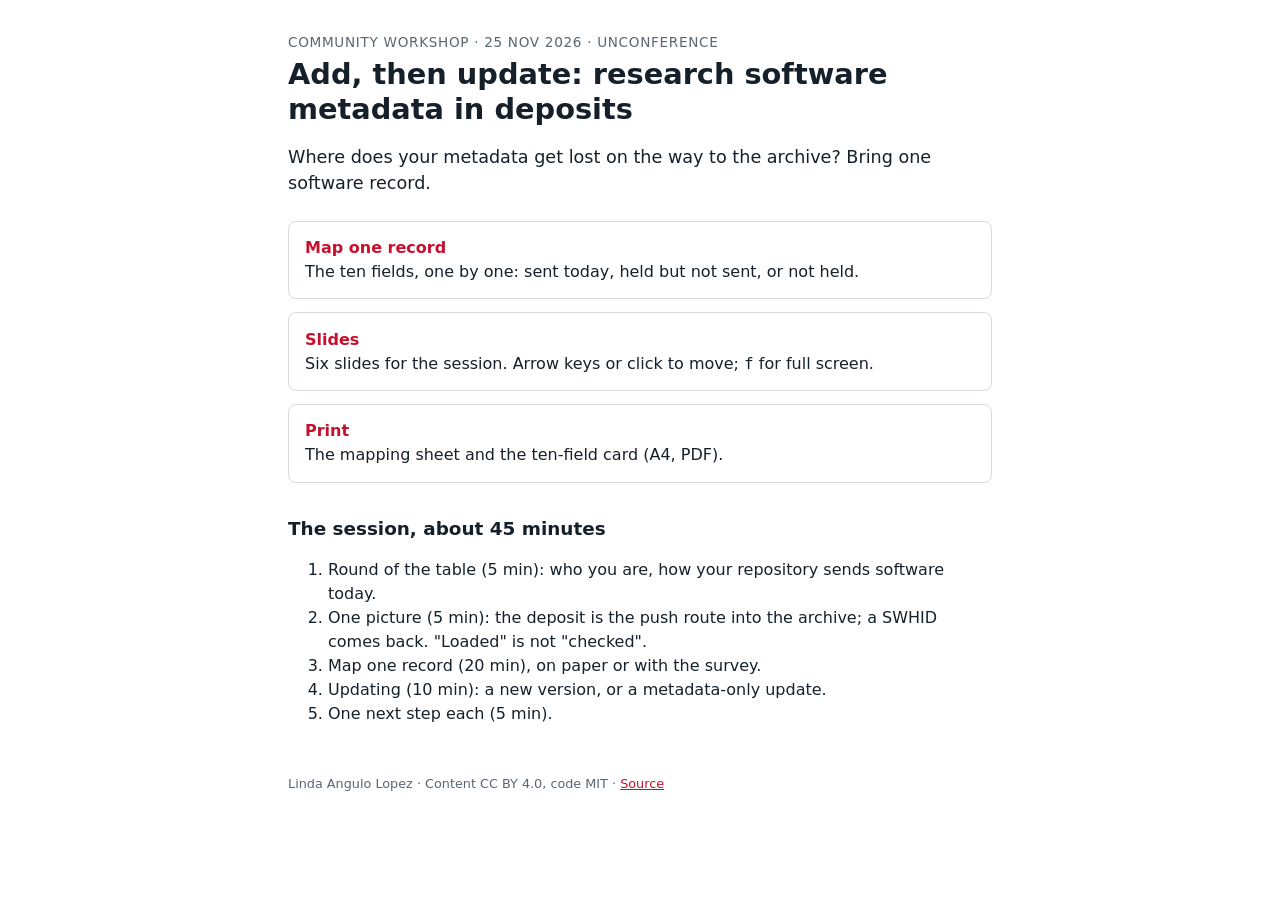
==== index.html @ e488658d "Survey, slides and printouts for the Add, then update session (25 Nov 2026)" ====
<!doctype html>
<html lang="en">
<head>
<meta charset="utf-8">
<meta name="viewport" content="width=device-width, initial-scale=1">
<title>Add, then update</title>
<link rel="stylesheet" href="style.css">
</head>
<body>
<main class="wrap">
  <p class="kicker">Community Workshop · 25 Nov 2026 · Unconference</p>
  <h1>Add, then update: research software metadata in deposits</h1>
  <p class="lead">Where does your metadata get lost on the way to the archive? Bring one software record.</p>
  <ul class="links">
    <li><a href="survey.html"><b>Map one record</b><br>The ten fields, one by one: sent today, held but not sent, or not held.</a></li>
    <li><a href="slides.html"><b>Slides</b><br>Six slides for the session. Arrow keys or click to move; <kbd>f</kbd> for full screen.</a></li>
    <li><a href="print/sheets.pdf"><b>Print</b><br>The mapping sheet and the ten-field card (A4, PDF).</a></li>
  </ul>
  <h2>The session, about 45 minutes</h2>
  <ol>
    <li>Round of the table (5 min): who you are, how your repository sends software today.</li>
    <li>One picture (5 min): the deposit is the push route into the archive; a SWHID comes back. "Loaded" is not "checked".</li>
    <li>Map one record (20 min), on paper or with the survey.</li>
    <li>Updating (10 min): a new version, or a metadata-only update.</li>
    <li>One next step each (5 min).</li>
  </ol>
  <footer>Linda Angulo Lopez · Content CC BY 4.0, code MIT · <a href="https://github.com/lindangulopez/add-then-update">Source</a></footer>
</main>
</body>
</html>
---- style.css ----
:root { --ink: #16202a; --muted: #5a6672; --line: #d5dbe1; --bg: #fff; --soft: #f3f5f7; --accent: #c8102e; }
* { box-sizing: border-box; }
body { margin: 0; font: 16px/1.5 system-ui, -apple-system, "Segoe UI", Roboto, sans-serif; color: var(--ink); background: var(--bg); }
.wrap { max-width: 46rem; margin: 0 auto; padding: 2rem 1rem 4rem; }
a { color: var(--accent); }
h1 { font-size: 1.8rem; line-height: 1.2; margin: .3rem 0 .6rem; }
h2 { font-size: 1.15rem; margin: 2rem 0 .6rem; }
.kicker { font-size: .85rem; text-transform: uppercase; letter-spacing: .05em; color: var(--muted); margin: 0; }
.kicker a { color: inherit; }
.lead { font-size: 1.1rem; }
.note { color: var(--muted); font-size: .9rem; border-left: 3px solid var(--line); padding-left: .7rem; }
code { font: .95em ui-monospace, "DejaVu Sans Mono", Consolas, monospace; }
fieldset { border: 0; margin: 0; padding: 0; }
.about { display: grid; gap: .6rem; }
.about label { display: grid; gap: .2rem; font-size: .9rem; color: var(--muted); }
input[type=text], textarea { width: 100%; font: inherit; padding: .5rem .6rem; border: 1px solid var(--line); border-radius: 6px; background: #fff; color: var(--ink); }
.field { border: 1px solid var(--line); border-radius: 8px; padding: .7rem .8rem; margin-bottom: .6rem; }
.field legend { padding: 0 .3rem; font-weight: 600; }
.field legend span { font-weight: 400; color: var(--muted); font-size: .9rem; margin-left: .3rem; }
.choices { display: grid; gap: .3rem; margin-bottom: .5rem; }
.choices.row { display: flex; flex-wrap: wrap; gap: .3rem 1rem; }
.choices label { display: flex; gap: .35rem; align-items: center; cursor: pointer; }
.choices legend { margin-bottom: .4rem; }
.actions { display: flex; flex-wrap: wrap; gap: .6rem; align-items: center; margin-top: 1rem; }
button { font: inherit; padding: .55rem 1.1rem; border-radius: 6px; border: 1px solid var(--accent); background: var(--accent); color: #fff; cursor: pointer; }
button.secondary { background: #fff; color: var(--accent); }
.counts { display: flex; flex-wrap: wrap; gap: .6rem; margin-bottom: .8rem; }
.counts div { background: var(--soft); border-radius: 8px; padding: .5rem .8rem; font-size: .85rem; color: var(--muted); }
.counts b { display: block; font-size: 1.4rem; color: var(--ink); }
#output { font: .85rem ui-monospace, Consolas, monospace; }
.links { display: grid; gap: .8rem; margin: 1.5rem 0; padding: 0; list-style: none; }
.links a { display: block; border: 1px solid var(--line); border-radius: 8px; padding: .9rem 1rem; text-decoration: none; color: var(--ink); }
.links a:hover { border-color: var(--accent); }
.links b { color: var(--accent); }
footer { margin-top: 3rem; font-size: .8rem; color: var(--muted); }
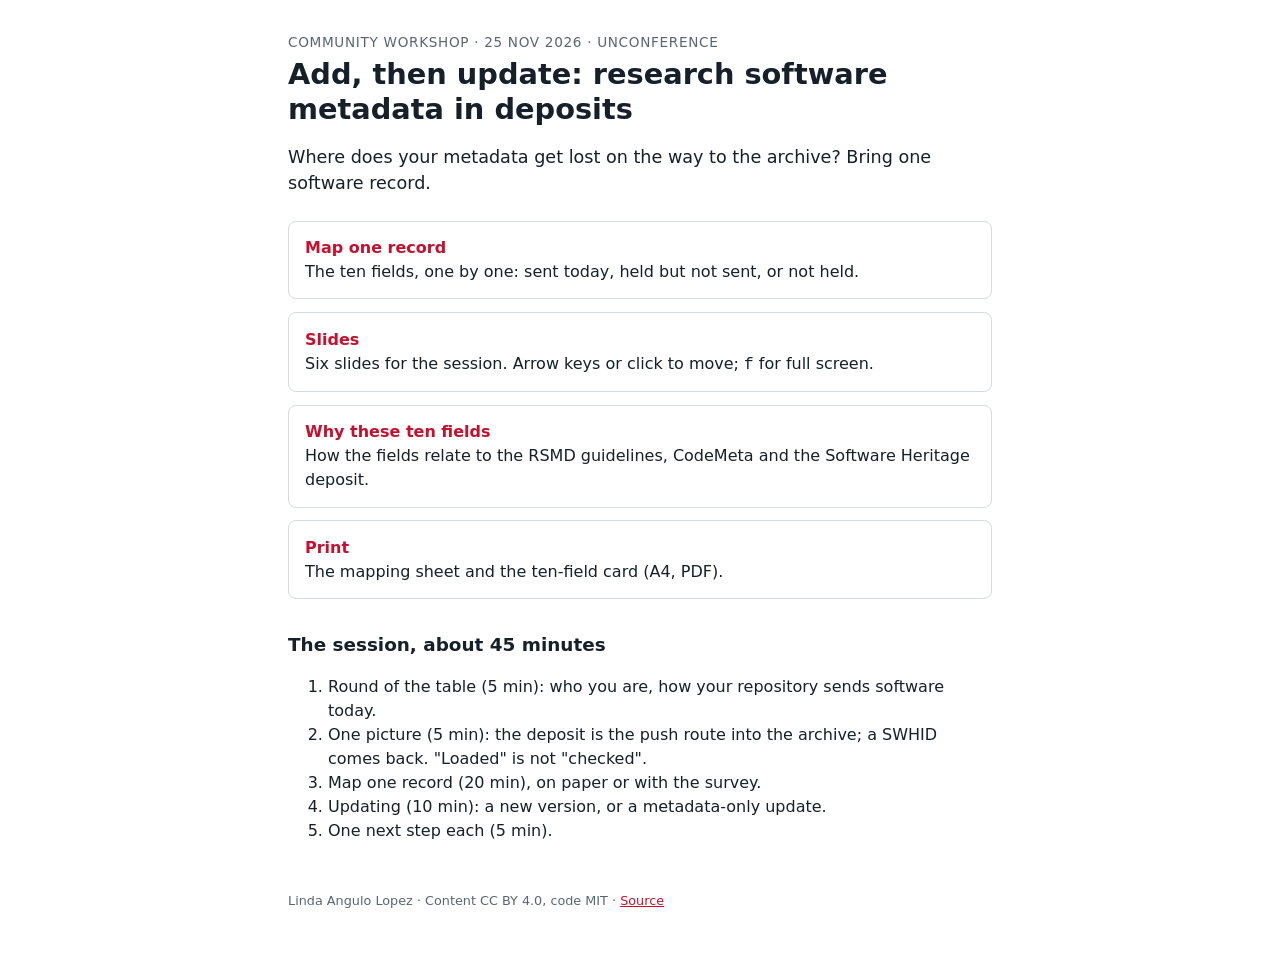
==== commit 7e07ec28: "Note on why these ten fields: RSMD, CodeMeta, SWH deposit docs" ====
--- a/index.html
+++ b/index.html
@@ -14,6 +14,7 @@
   <ul class="links">
     <li><a href="survey.html"><b>Map one record</b><br>The ten fields, one by one: sent today, held but not sent, or not held.</a></li>
     <li><a href="slides.html"><b>Slides</b><br>Six slides for the session. Arrow keys or click to move; <kbd>f</kbd> for full screen.</a></li>
+    <li><a href="https://github.com/lindangulopez/add-then-update/blob/main/WHY-THESE-FIELDS.md"><b>Why these ten fields</b><br>How the fields relate to the RSMD guidelines, CodeMeta and the Software Heritage deposit.</a></li>
     <li><a href="print/sheets.pdf"><b>Print</b><br>The mapping sheet and the ten-field card (A4, PDF).</a></li>
   </ul>
   <h2>The session, about 45 minutes</h2>
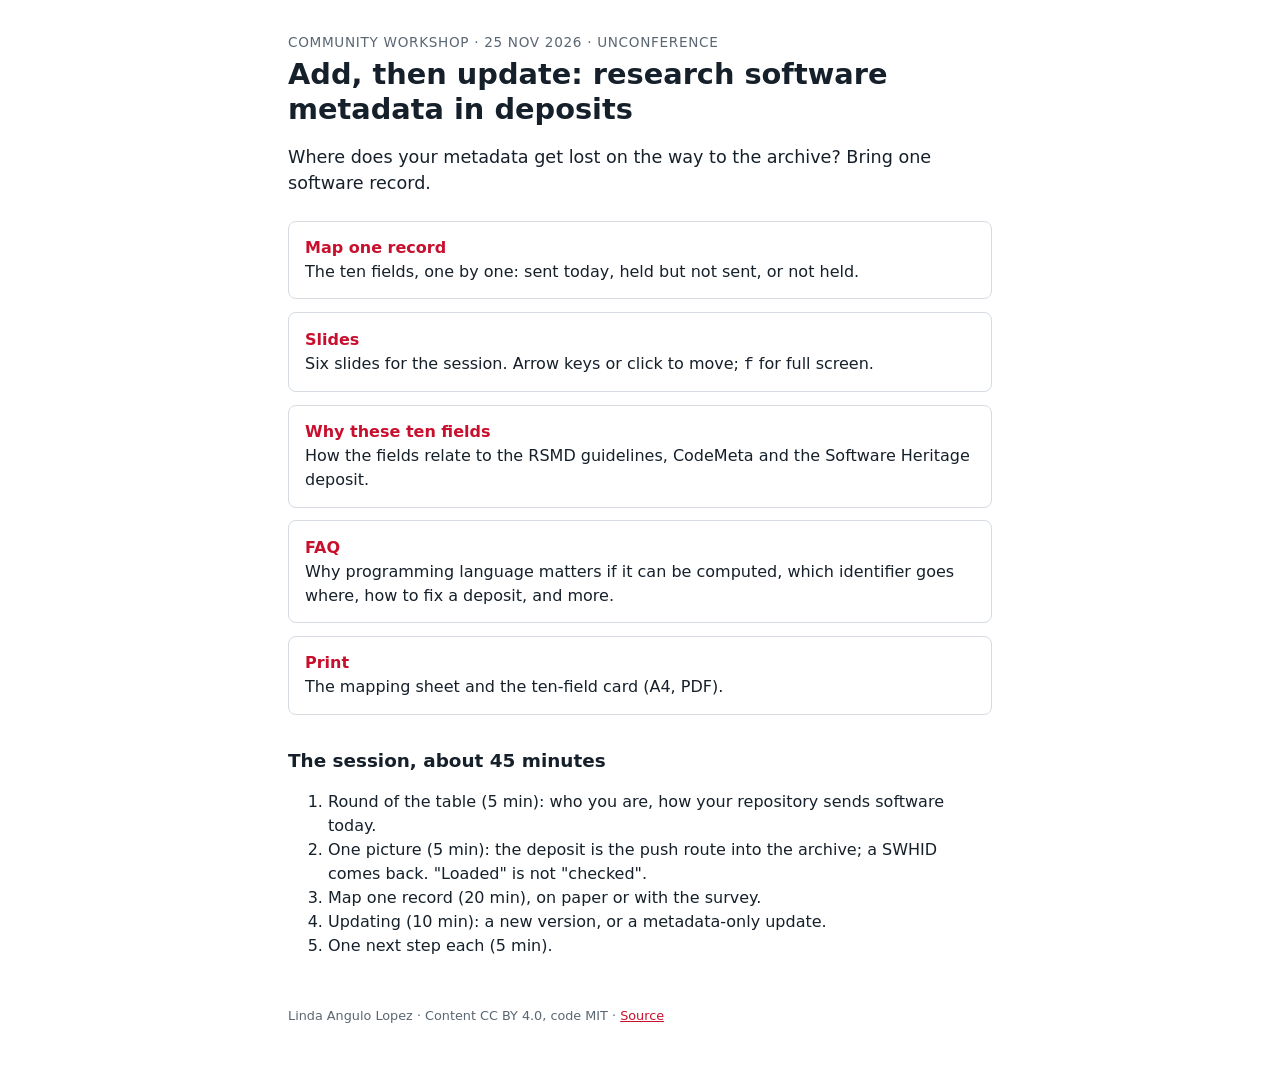
==== commit 77c298ea: "FAQ; identifier examples follow the deposit spec (DOI, ARK, HAL id)" ====
--- a/index.html
+++ b/index.html
@@ -15,6 +15,7 @@
     <li><a href="survey.html"><b>Map one record</b><br>The ten fields, one by one: sent today, held but not sent, or not held.</a></li>
     <li><a href="slides.html"><b>Slides</b><br>Six slides for the session. Arrow keys or click to move; <kbd>f</kbd> for full screen.</a></li>
     <li><a href="https://github.com/lindangulopez/add-then-update/blob/main/WHY-THESE-FIELDS.md"><b>Why these ten fields</b><br>How the fields relate to the RSMD guidelines, CodeMeta and the Software Heritage deposit.</a></li>
+    <li><a href="https://github.com/lindangulopez/add-then-update/blob/main/FAQ.md"><b>FAQ</b><br>Why programming language matters if it can be computed, which identifier goes where, how to fix a deposit, and more.</a></li>
     <li><a href="print/sheets.pdf"><b>Print</b><br>The mapping sheet and the ten-field card (A4, PDF).</a></li>
   </ul>
   <h2>The session, about 45 minutes</h2>
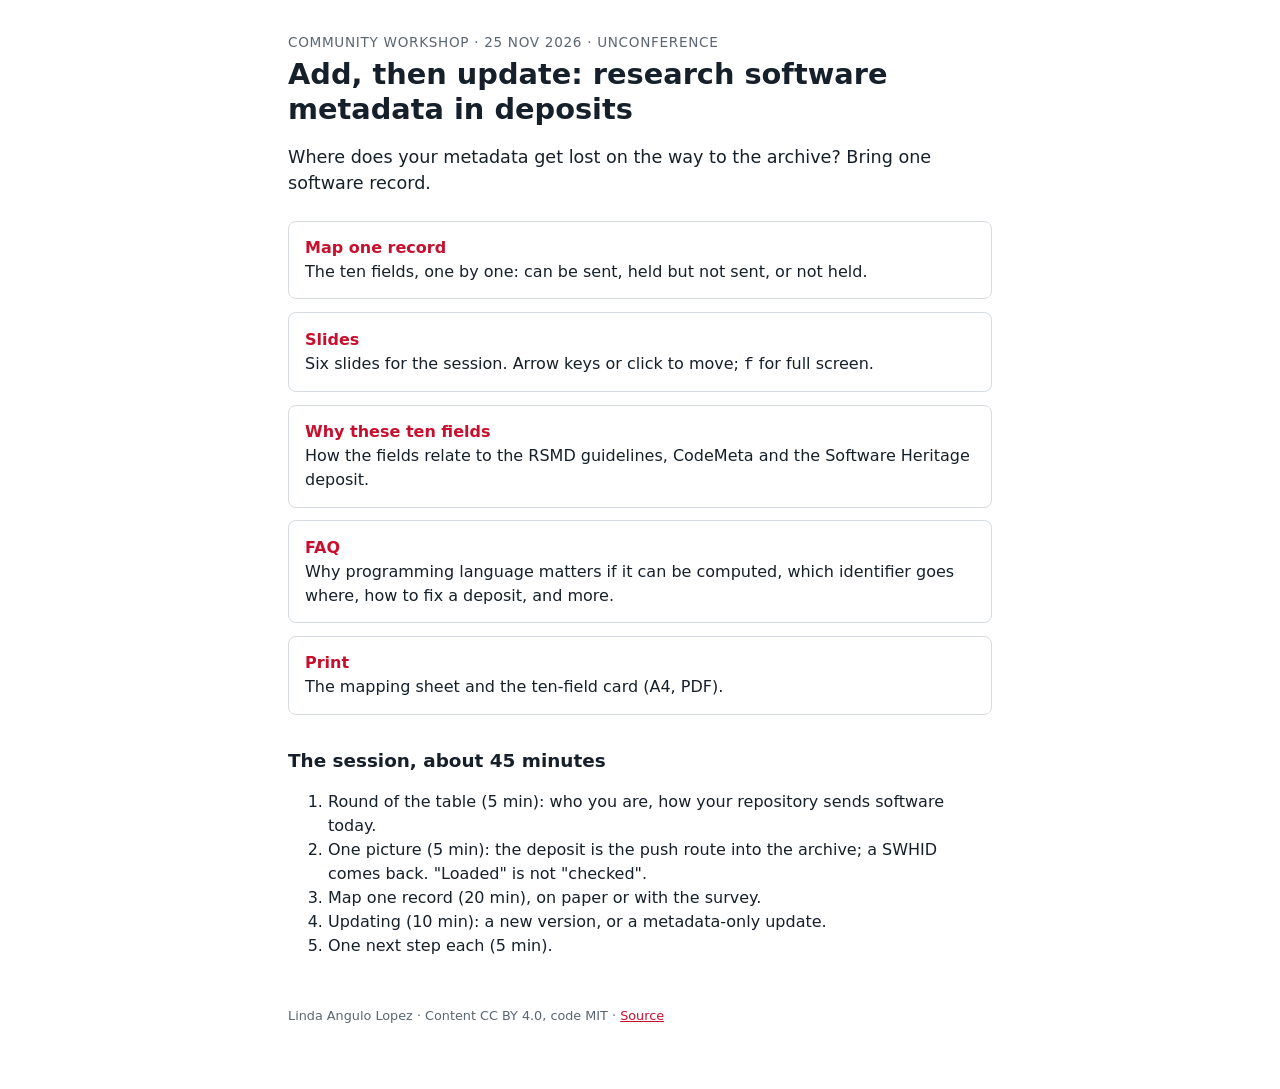
==== commit 207e33c2: "Rename 'Sent today' to 'Can be sent'" ====
--- a/index.html
+++ b/index.html
@@ -12,7 +12,7 @@
   <h1>Add, then update: research software metadata in deposits</h1>
   <p class="lead">Where does your metadata get lost on the way to the archive? Bring one software record.</p>
   <ul class="links">
-    <li><a href="survey.html"><b>Map one record</b><br>The ten fields, one by one: sent today, held but not sent, or not held.</a></li>
+    <li><a href="survey.html"><b>Map one record</b><br>The ten fields, one by one: can be sent, held but not sent, or not held.</a></li>
     <li><a href="slides.html"><b>Slides</b><br>Six slides for the session. Arrow keys or click to move; <kbd>f</kbd> for full screen.</a></li>
     <li><a href="https://github.com/lindangulopez/add-then-update/blob/main/WHY-THESE-FIELDS.md"><b>Why these ten fields</b><br>How the fields relate to the RSMD guidelines, CodeMeta and the Software Heritage deposit.</a></li>
     <li><a href="https://github.com/lindangulopez/add-then-update/blob/main/FAQ.md"><b>FAQ</b><br>Why programming language matters if it can be computed, which identifier goes where, how to fix a deposit, and more.</a></li>
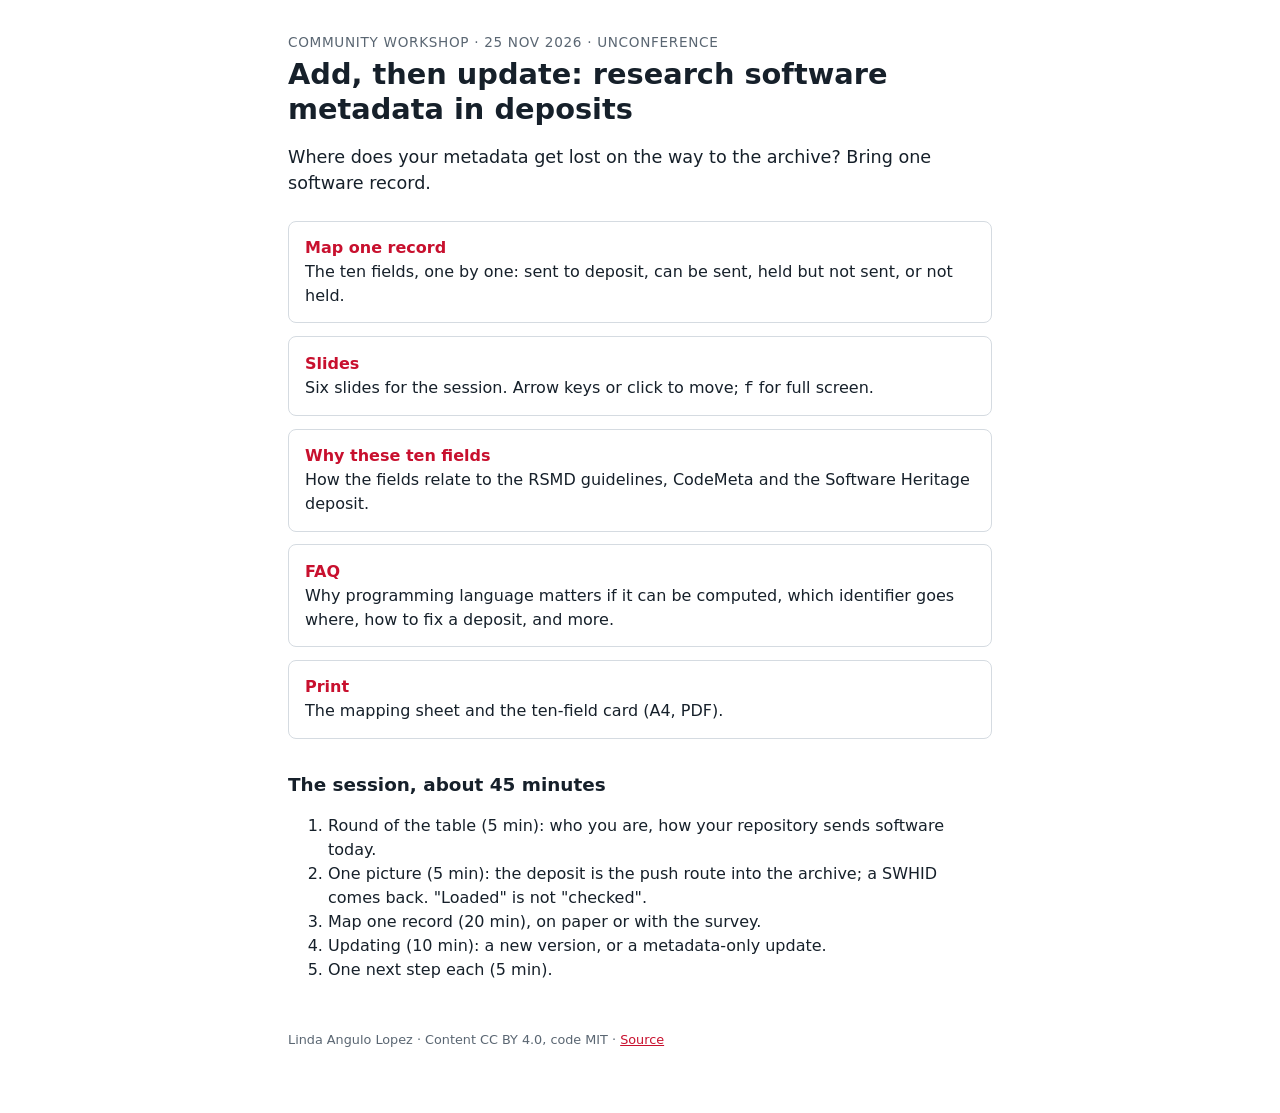
==== commit 18fdf369: "Add 'Sent to deposit' status and a key to the survey" ====
--- a/index.html
+++ b/index.html
@@ -12,7 +12,7 @@
   <h1>Add, then update: research software metadata in deposits</h1>
   <p class="lead">Where does your metadata get lost on the way to the archive? Bring one software record.</p>
   <ul class="links">
-    <li><a href="survey.html"><b>Map one record</b><br>The ten fields, one by one: can be sent, held but not sent, or not held.</a></li>
+    <li><a href="survey.html"><b>Map one record</b><br>The ten fields, one by one: sent to deposit, can be sent, held but not sent, or not held.</a></li>
     <li><a href="slides.html"><b>Slides</b><br>Six slides for the session. Arrow keys or click to move; <kbd>f</kbd> for full screen.</a></li>
     <li><a href="https://github.com/lindangulopez/add-then-update/blob/main/WHY-THESE-FIELDS.md"><b>Why these ten fields</b><br>How the fields relate to the RSMD guidelines, CodeMeta and the Software Heritage deposit.</a></li>
     <li><a href="https://github.com/lindangulopez/add-then-update/blob/main/FAQ.md"><b>FAQ</b><br>Why programming language matters if it can be computed, which identifier goes where, how to fix a deposit, and more.</a></li>
--- a/style.css
+++ b/style.css
@@ -33,3 +33,8 @@
 .links a:hover { border-color: var(--accent); }
 .links b { color: var(--accent); }
 footer { margin-top: 3rem; font-size: .8rem; color: var(--muted); }
+
+.key { display: grid; grid-template-columns: max-content 1fr; gap: .25rem .8rem; font-size: .9rem; margin: 0 0 1rem; }
+.key dt { font-weight: 600; }
+.key dd { margin: 0; color: var(--muted); }
+@media (max-width: 480px) { .key { grid-template-columns: 1fr; } .key dd { margin-bottom: .4rem; } }
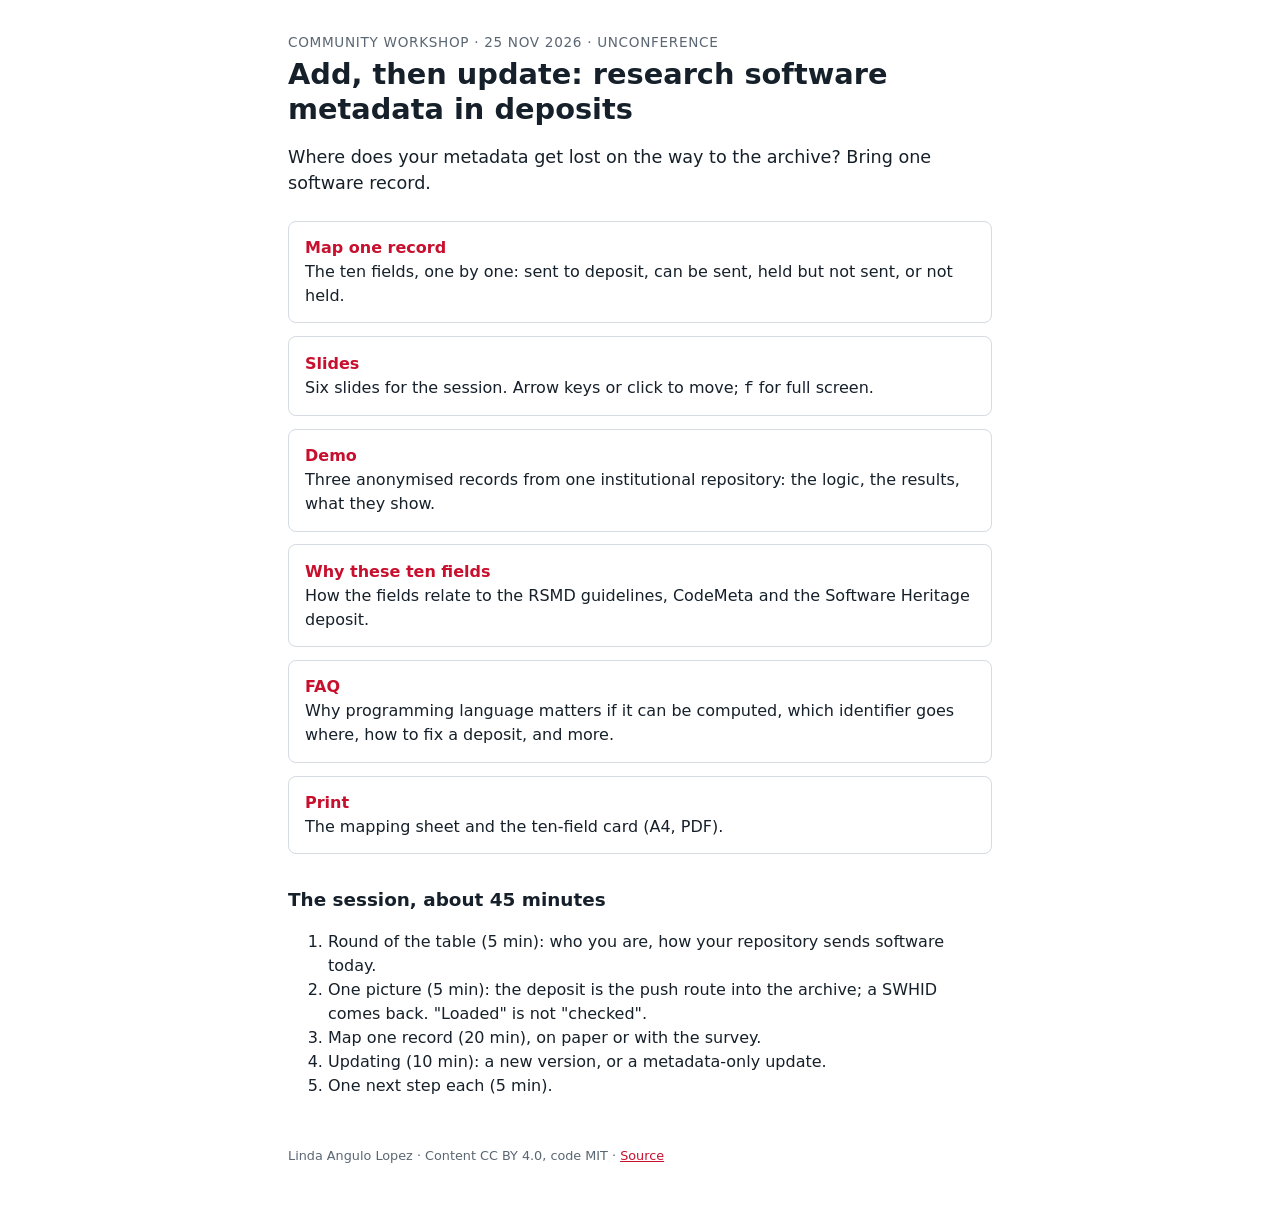
==== commit f384f31d: "Demo: logic and results on three anonymised repository records" ====
--- a/index.html
+++ b/index.html
@@ -14,6 +14,7 @@
   <ul class="links">
     <li><a href="survey.html"><b>Map one record</b><br>The ten fields, one by one: sent to deposit, can be sent, held but not sent, or not held.</a></li>
     <li><a href="slides.html"><b>Slides</b><br>Six slides for the session. Arrow keys or click to move; <kbd>f</kbd> for full screen.</a></li>
+    <li><a href="https://github.com/lindangulopez/add-then-update/blob/main/demo/README.md"><b>Demo</b><br>Three anonymised records from one institutional repository: the logic, the results, what they show.</a></li>
     <li><a href="https://github.com/lindangulopez/add-then-update/blob/main/WHY-THESE-FIELDS.md"><b>Why these ten fields</b><br>How the fields relate to the RSMD guidelines, CodeMeta and the Software Heritage deposit.</a></li>
     <li><a href="https://github.com/lindangulopez/add-then-update/blob/main/FAQ.md"><b>FAQ</b><br>Why programming language matters if it can be computed, which identifier goes where, how to fix a deposit, and more.</a></li>
     <li><a href="print/sheets.pdf"><b>Print</b><br>The mapping sheet and the ten-field card (A4, PDF).</a></li>
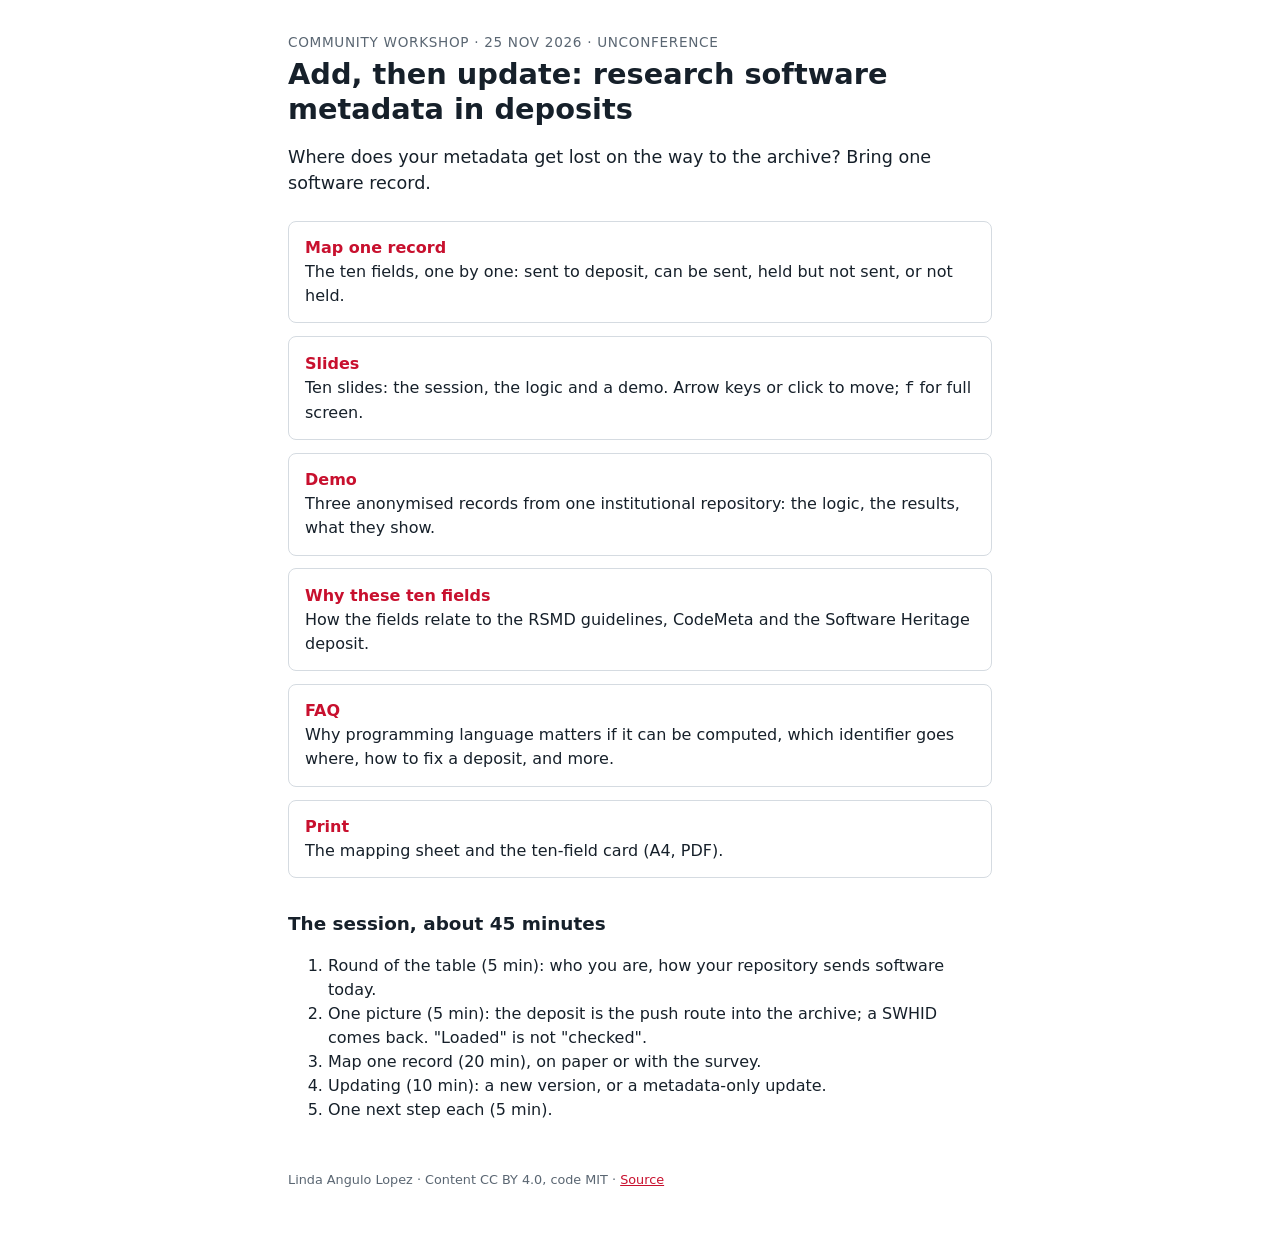
==== commit f7320882: "Slides: the logic (statuses, where it gets lost, how to fix) and demo results; demo: how it gets los" ====
--- a/index.html
+++ b/index.html
@@ -13,7 +13,7 @@
   <p class="lead">Where does your metadata get lost on the way to the archive? Bring one software record.</p>
   <ul class="links">
     <li><a href="survey.html"><b>Map one record</b><br>The ten fields, one by one: sent to deposit, can be sent, held but not sent, or not held.</a></li>
-    <li><a href="slides.html"><b>Slides</b><br>Six slides for the session. Arrow keys or click to move; <kbd>f</kbd> for full screen.</a></li>
+    <li><a href="slides.html"><b>Slides</b><br>Ten slides: the session, the logic and a demo. Arrow keys or click to move; <kbd>f</kbd> for full screen.</a></li>
     <li><a href="https://github.com/lindangulopez/add-then-update/blob/main/demo/README.md"><b>Demo</b><br>Three anonymised records from one institutional repository: the logic, the results, what they show.</a></li>
     <li><a href="https://github.com/lindangulopez/add-then-update/blob/main/WHY-THESE-FIELDS.md"><b>Why these ten fields</b><br>How the fields relate to the RSMD guidelines, CodeMeta and the Software Heritage deposit.</a></li>
     <li><a href="https://github.com/lindangulopez/add-then-update/blob/main/FAQ.md"><b>FAQ</b><br>Why programming language matters if it can be computed, which identifier goes where, how to fix a deposit, and more.</a></li>
